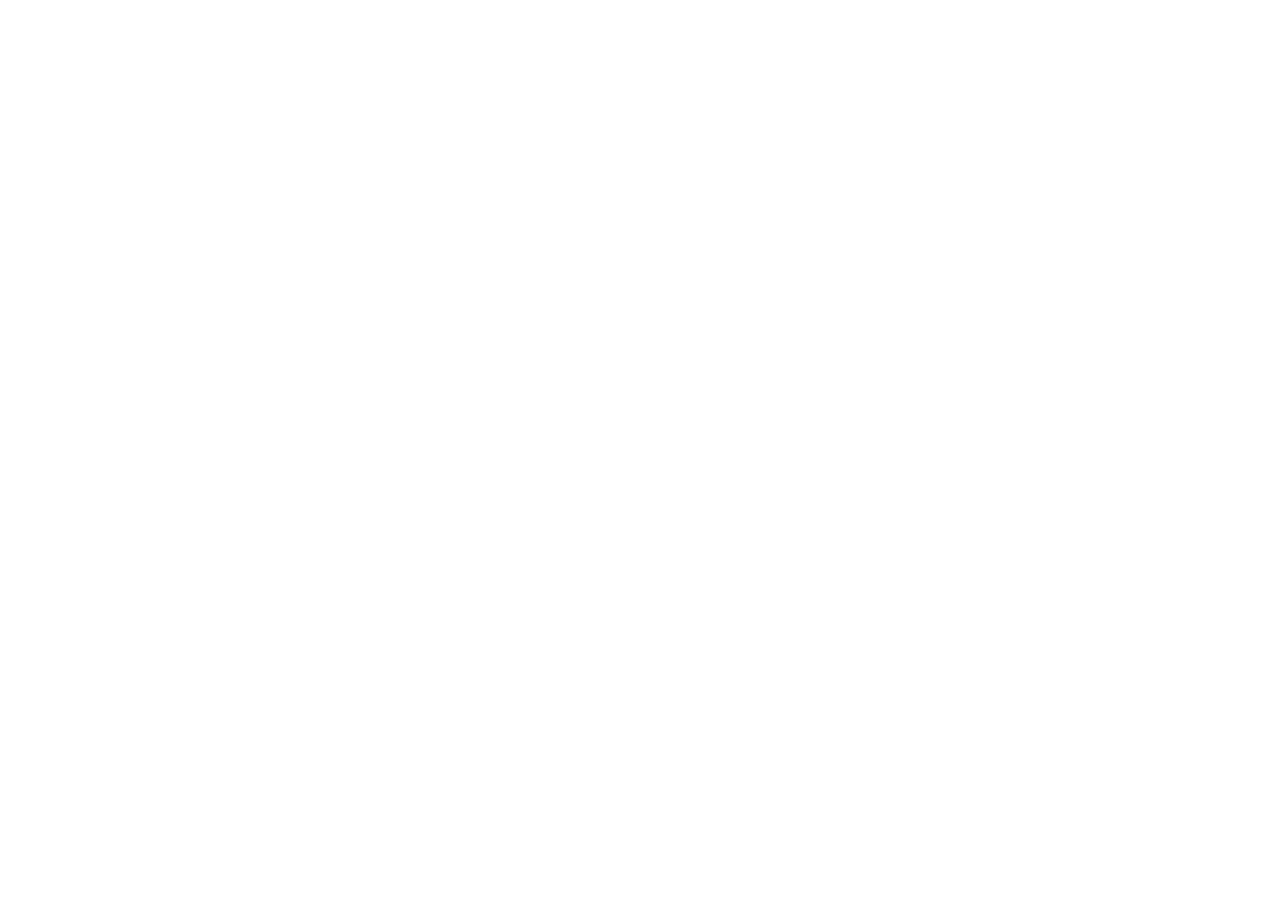
==== about.html @ 9c0ed41f "Init : création du dépôt, arborescence des fichiers et structure HTML de base" ====
<!DOCTYPE html>
<html lang="fr">
<head>
    <meta charset="UTF-8">
    <meta name="viewport" content="width=device-width, initial-scale=1.0">
    <title>AfriTalent - À propos</title>
    <link href="https://cdn.jsdelivr.net/npm/bootstrap@5.3.3/dist/css/bootstrap.min.css" rel="stylesheet">
    <link rel="stylesheet" href="css/style.css">
</head>
<body>
    
    <script src="js/main.js"></script>
</body>
</html>
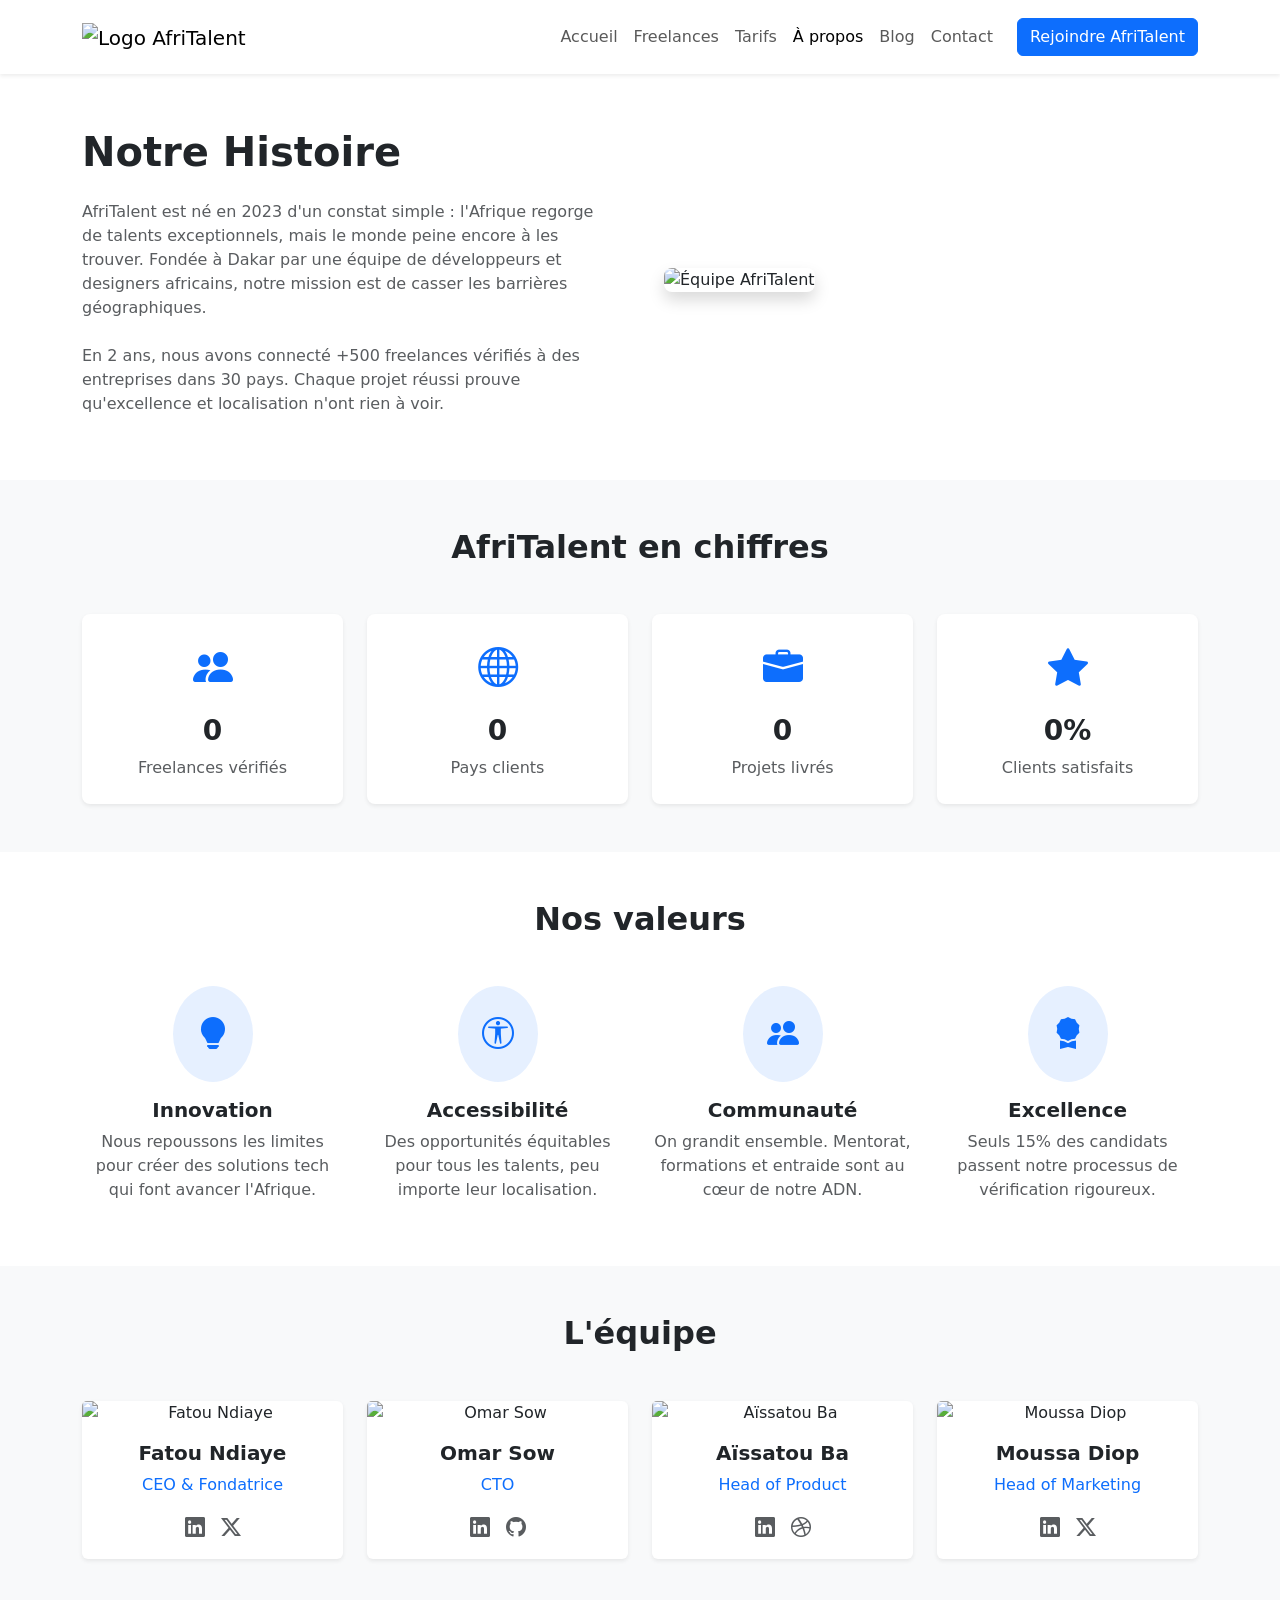
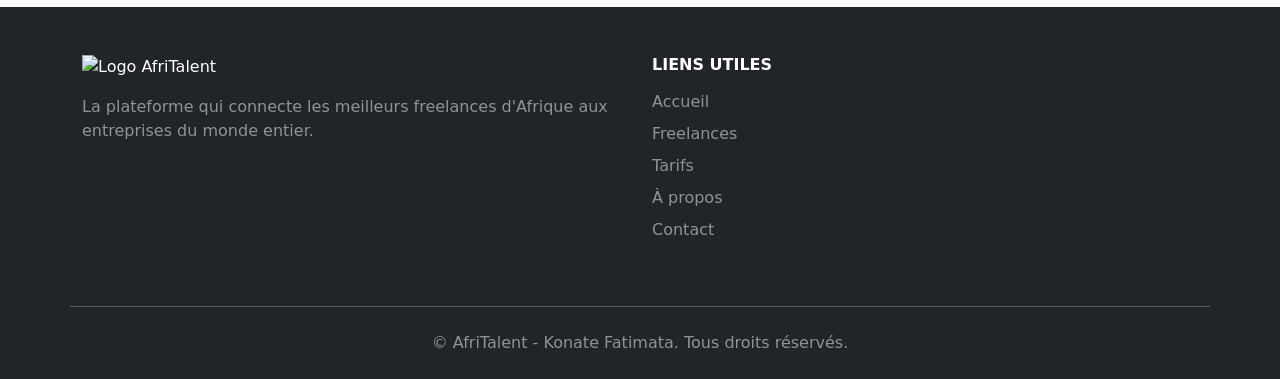
==== commit ca69531a: "feat: ajout pages about et contact avec validation JS" ====
--- a/about.html
+++ b/about.html
@@ -5,10 +5,215 @@
     <meta name="viewport" content="width=device-width, initial-scale=1.0">
     <title>AfriTalent - À propos</title>
     <link href="https://cdn.jsdelivr.net/npm/bootstrap@5.3.3/dist/css/bootstrap.min.css" rel="stylesheet">
+    <link href="https://cdn.jsdelivr.net/npm/bootstrap-icons@1.11.3/font/bootstrap-icons.css" rel="stylesheet">
+    <link href="https://fonts.googleapis.com/css2?family=Inter:wght@400;600;700;800&display=swap" rel="stylesheet">
     <link rel="stylesheet" href="css/style.css">
 </head>
 <body>
-    
+    <header>
+        <nav class="navbar navbar-expand-lg bg-white shadow-sm py-3 fixed-top">
+            <div class="container">
+                <a class="navbar-brand" href="index.html">
+                    <img src="https://via.placeholder.com/120x40?text=AfriTalent" alt="Logo AfriTalent">
+                </a>
+                <button class="navbar-toggler" type="button" data-bs-toggle="collapse" data-bs-target="#navbarNav">
+                    <span class="navbar-toggler-icon"></span>
+                </button>
+                <div class="collapse navbar-collapse" id="navbarNav">
+                    <ul class="navbar-nav ms-auto align-items-center">
+                        <li class="nav-item"><a class="nav-link" href="index.html">Accueil</a></li>
+                        <li class="nav-item"><a class="nav-link" href="freelances.html">Freelances</a></li>
+                        <li class="nav-item"><a class="nav-link" href="tarifs.html">Tarifs</a></li>
+                        <li class="nav-item"><a class="nav-link active" href="about.html">À propos</a></li>
+                        <li class="nav-item"><a class="nav-link" href="#">Blog</a></li>
+                        <li class="nav-item"><a class="nav-link" href="contact.html">Contact</a></li>
+                        <li class="nav-item ms-lg-3">
+                            <a class="btn btn-primary" href="#">Rejoindre AfriTalent</a>
+                        </li>
+                    </ul>
+                </div>
+            </div>
+        </nav>
+    </header>
+
+    <main style="margin-top: 80px;">
+        <section class="container py-5">
+            <div class="row align-items-center g-5">
+                <div class="col-lg-6">
+                    <h1 class="fw-bold mb-4">Notre Histoire</h1>
+                    <p class="text-muted mb-4">AfriTalent est né en 2023 d'un constat simple : l'Afrique regorge de talents exceptionnels, mais le monde peine encore à les trouver. Fondée à Dakar par une équipe de développeurs et designers africains, notre mission est de casser les barrières géographiques.</p>
+                    <p class="text-muted">En 2 ans, nous avons connecté +500 freelances vérifiés à des entreprises dans 30 pays. Chaque projet réussi prouve qu'excellence et localisation n'ont rien à voir.</p>
+                </div>
+                <div class="col-lg-6">
+                    <img src="https://images.unsplash.com/photo-1522071820081-009f0129c71c?w=600&h=400&fit=crop" class="img-fluid rounded-3 shadow" alt="Équipe AfriTalent">
+                </div>
+            </div>
+        </section>
+
+        <section class="bg-light py-5">
+            <div class="container">
+                <h2 class="fw-bold text-center mb-5">AfriTalent en chiffres</h2>
+                <div class="row g-4">
+                    <div class="col-md-6 col-lg-3">
+                        <div class="bg-white p-4 rounded-3 shadow-sm text-center h-100">
+                            <i class="bi bi-people-fill text-primary fs-1"></i>
+                            <h3 class="fw-bold mt-3 counter" data-target="500">0</h3>
+                            <p class="text-muted mb-0">Freelances vérifiés</p>
+                        </div>
+                    </div>
+                    <div class="col-md-6 col-lg-3">
+                        <div class="bg-white p-4 rounded-3 shadow-sm text-center h-100">
+                            <i class="bi bi-globe text-primary fs-1"></i>
+                            <h3 class="fw-bold mt-3 counter" data-target="30">0</h3>
+                            <p class="text-muted mb-0">Pays clients</p>
+                        </div>
+                    </div>
+                    <div class="col-md-6 col-lg-3">
+                        <div class="bg-white p-4 rounded-3 shadow-sm text-center h-100">
+                            <i class="bi bi-briefcase-fill text-primary fs-1"></i>
+                            <h3 class="fw-bold mt-3 counter" data-target="1200">0</h3>
+                            <p class="text-muted mb-0">Projets livrés</p>
+                        </div>
+                    </div>
+                    <div class="col-md-6 col-lg-3">
+                        <div class="bg-white p-4 rounded-3 shadow-sm text-center h-100">
+                            <i class="bi bi-star-fill text-primary fs-1"></i>
+                            <h3 class="fw-bold mt-3"><span class="counter" data-target="98">0</span>%</h3>
+                            <p class="text-muted mb-0">Clients satisfaits</p>
+                        </div>
+                    </div>
+                </div>
+            </div>
+        </section>
+
+        <section class="container py-5">
+            <h2 class="fw-bold text-center mb-5">Nos valeurs</h2>
+            <div class="row g-4">
+                <div class="col-md-6 col-lg-3">
+                    <div class="text-center">
+                        <div class="bg-primary bg-opacity-10 rounded-circle d-inline-flex p-4 mb-3">
+                            <i class="bi bi-lightbulb-fill text-primary fs-2"></i>
+                        </div>
+                        <h5 class="fw-bold">Innovation</h5>
+                        <p class="text-muted">Nous repoussons les limites pour créer des solutions tech qui font avancer l'Afrique.</p>
+                    </div>
+                </div>
+                <div class="col-md-6 col-lg-3">
+                    <div class="text-center">
+                        <div class="bg-primary bg-opacity-10 rounded-circle d-inline-flex p-4 mb-3">
+                            <i class="bi bi-universal-access-circle text-primary fs-2"></i>
+                        </div>
+                        <h5 class="fw-bold">Accessibilité</h5>
+                        <p class="text-muted">Des opportunités équitables pour tous les talents, peu importe leur localisation.</p>
+                    </div>
+                </div>
+                <div class="col-md-6 col-lg-3">
+                    <div class="text-center">
+                        <div class="bg-primary bg-opacity-10 rounded-circle d-inline-flex p-4 mb-3">
+                            <i class="bi bi-people-fill text-primary fs-2"></i>
+                        </div>
+                        <h5 class="fw-bold">Communauté</h5>
+                        <p class="text-muted">On grandit ensemble. Mentorat, formations et entraide sont au cœur de notre ADN.</p>
+                    </div>
+                </div>
+                <div class="col-md-6 col-lg-3">
+                    <div class="text-center">
+                        <div class="bg-primary bg-opacity-10 rounded-circle d-inline-flex p-4 mb-3">
+                            <i class="bi bi-award-fill text-primary fs-2"></i>
+                        </div>
+                        <h5 class="fw-bold">Excellence</h5>
+                        <p class="text-muted">Seuls 15% des candidats passent notre processus de vérification rigoureux.</p>
+                    </div>
+                </div>
+            </div>
+        </section>
+
+        <!-- SECTION L'ÉQUIPE CORRIGÉE -->
+<section class="bg-light py-5">
+    <div class="container">
+        <h2 class="fw-bold text-center mb-5">L'équipe</h2>
+        <div class="row g-4">
+            <div class="col-md-6 col-lg-3">
+                <div class="card border-0 shadow-sm text-center h-100">
+                    <img src="https://i.pravatar.cc/300?img=12" class="card-img-top" alt="Fatou Ndiaye">
+                    <div class="card-body">
+                        <h5 class="card-title fw-bold">Fatou Ndiaye</h5>
+                        <p class="text-primary">CEO & Fondatrice</p>
+                        <div class="d-flex justify-content-center gap-3 fs-5">
+                            <a href="#" class="text-muted"><i class="bi bi-linkedin"></i></a>
+                            <a href="#" class="text-muted"><i class="bi bi-twitter-x"></i></a>
+                        </div>
+                    </div>
+                </div>
+            </div>
+            <div class="col-md-6 col-lg-3">
+                <div class="card border-0 shadow-sm text-center h-100">
+                    <img src="https://i.pravatar.cc/300?img=33" class="card-img-top" alt="Omar Sow">
+                    <div class="card-body">
+                        <h5 class="card-title fw-bold">Omar Sow</h5>
+                        <p class="text-primary">CTO</p>
+                        <div class="d-flex justify-content-center gap-3 fs-5">
+                            <a href="#" class="text-muted"><i class="bi bi-linkedin"></i></a>
+                            <a href="#" class="text-muted"><i class="bi bi-github"></i></a>
+                        </div>
+                    </div>
+                </div>
+            </div>
+            <div class="col-md-6 col-lg-3">
+                <div class="card border-0 shadow-sm text-center h-100">
+                    <img src="https://i.pravatar.cc/300?img=5" class="card-img-top" alt="Aïssatou Ba">
+                    <div class="card-body">
+                        <h5 class="card-title fw-bold">Aïssatou Ba</h5>
+                        <p class="text-primary">Head of Product</p>
+                        <div class="d-flex justify-content-center gap-3 fs-5">
+                            <a href="#" class="text-muted"><i class="bi bi-linkedin"></i></a>
+                            <a href="#" class="text-muted"><i class="bi bi-dribbble"></i></a>
+                        </div>
+                    </div>
+                </div>
+            </div>
+            <div class="col-md-6 col-lg-3">
+                <div class="card border-0 shadow-sm text-center h-100">
+                    <img src="https://i.pravatar.cc/300?img=14" class="card-img-top" alt="Moussa Diop">
+                    <div class="card-body">
+                        <h5 class="card-title fw-bold">Moussa Diop</h5>
+                        <p class="text-primary">Head of Marketing</p>
+                        <div class="d-flex justify-content-center gap-3 fs-5">
+                            <a href="#" class="text-muted"><i class="bi bi-linkedin"></i></a>
+                            <a href="#" class="text-muted"><i class="bi bi-twitter-x"></i></a>
+                        </div>
+                    </div>
+                </div>
+            </div>
+        </div>
+    </div>
+</section>
+
+    <footer class="bg-dark text-white pt-5 pb-4">
+        <div class="container">
+            <div class="row">
+                <div class="col-lg-6 mb-4">
+                    <img src="https://via.placeholder.com/120x40?text=AfriTalent" alt="Logo AfriTalent" class="mb-3">
+                    <p class="text-white-50">La plateforme qui connecte les meilleurs freelances d'Afrique aux entreprises du monde entier.</p>
+                </div>
+                <div class="col-lg-6 mb-4">
+                    <h6 class="fw-bold mb-3">LIENS UTILES</h6>
+                    <ul class="list-unstyled">
+                        <li class="mb-2"><a href="index.html" class="text-white-50 text-decoration-none">Accueil</a></li>
+                        <li class="mb-2"><a href="freelances.html" class="text-white-50 text-decoration-none">Freelances</a></li>
+                        <li class="mb-2"><a href="tarifs.html" class="text-white-50 text-decoration-none">Tarifs</a></li>
+                        <li class="mb-2"><a href="about.html" class="text-white-50 text-decoration-none">À propos</a></li>
+                        <li class="mb-2"><a href="contact.html" class="text-white-50 text-decoration-none">Contact</a></li>
+                    </ul>
+                </div>
+            <hr class="my-4 bg-secondary">
+            <div class="text-center text-white-50">
+                <p class="mb-0">&copy; <span id="currentYear"></span> AfriTalent - Konate Fatimata. Tous droits réservés.</p>
+            </div>
+        </div>
+    </footer>
+
+    <script src="https://cdn.jsdelivr.net/npm/bootstrap@5.3.3/dist/js/bootstrap.bundle.min.js"></script>
     <script src="js/main.js"></script>
 </body>
 </html>
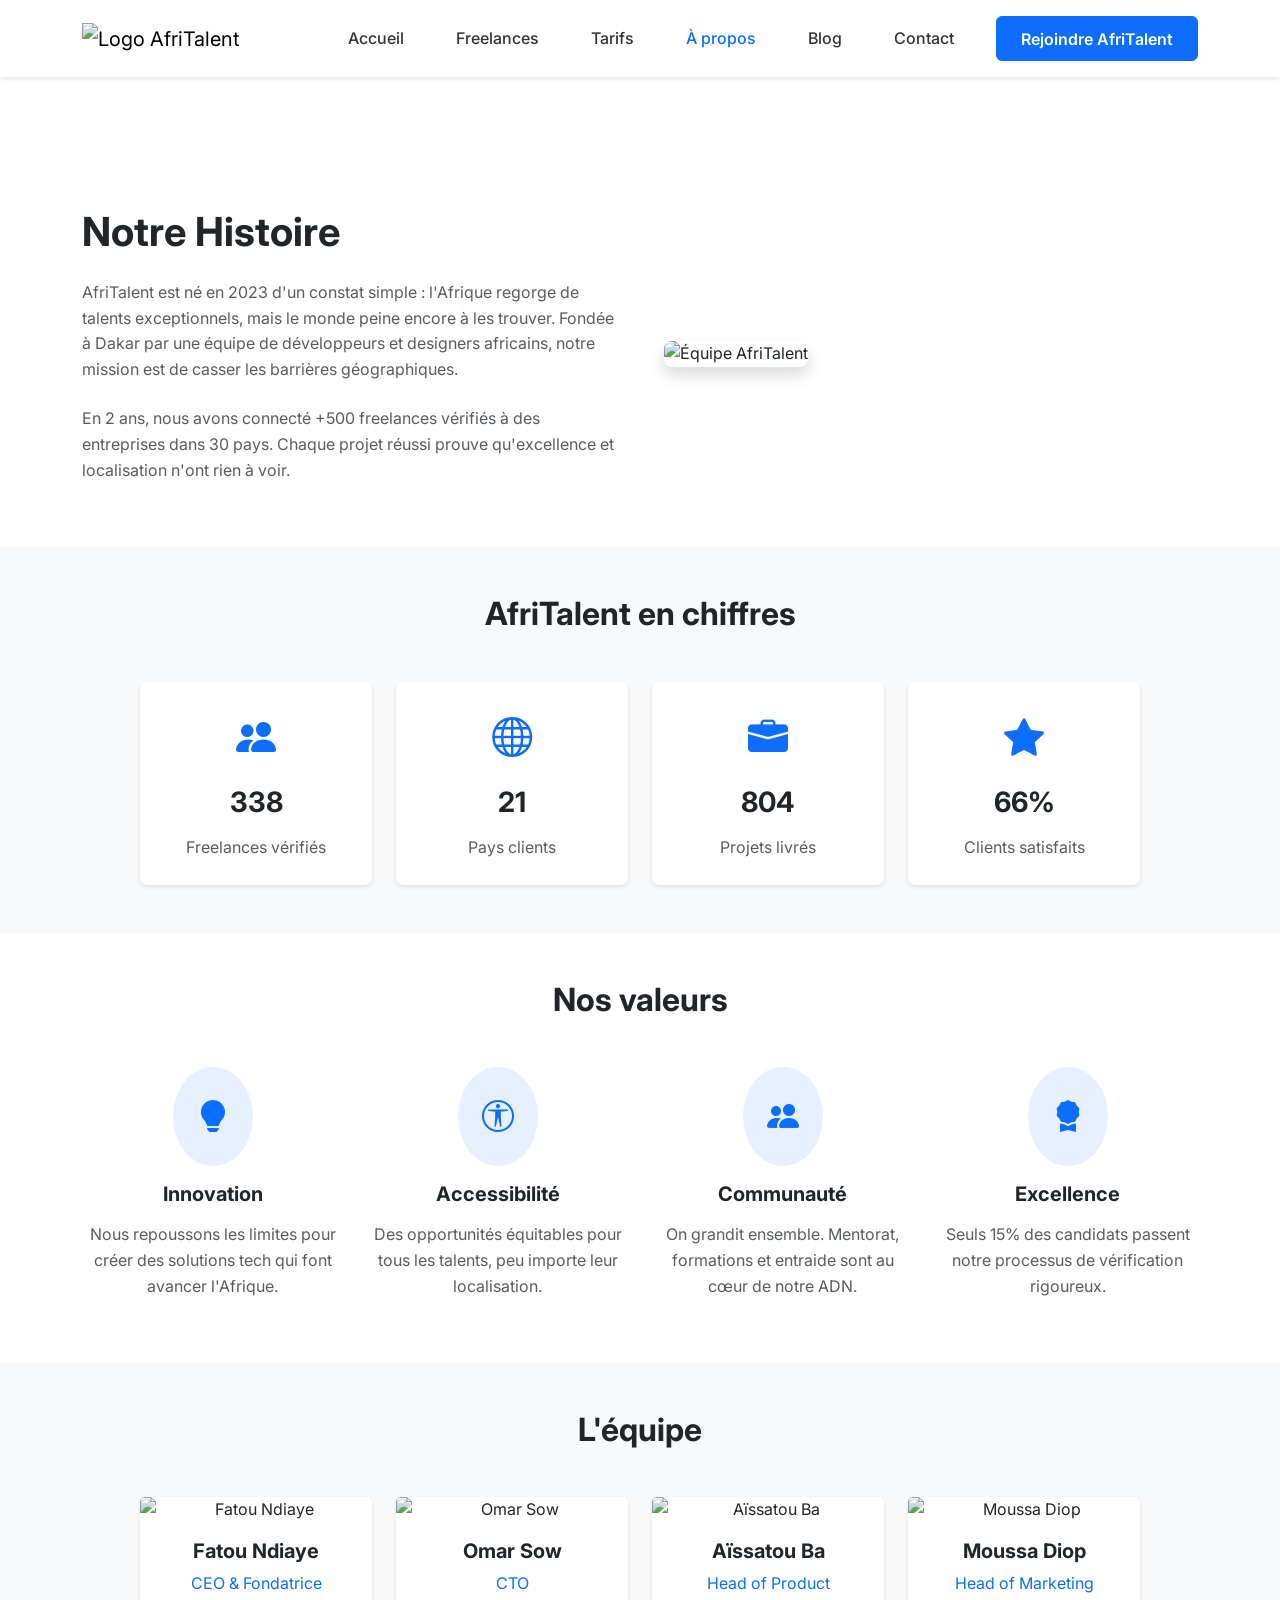
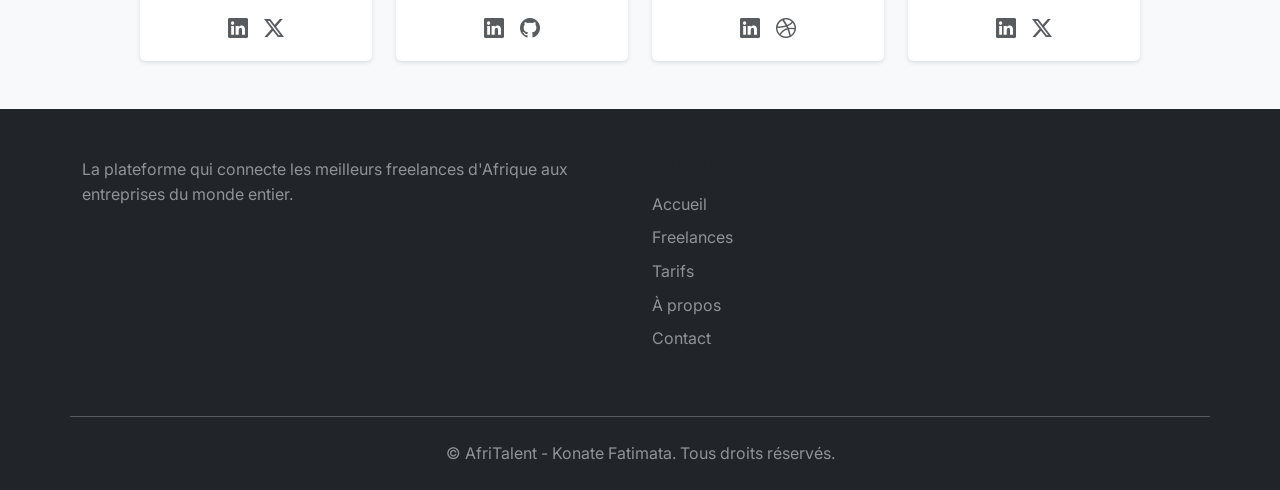
==== commit e749a90e: "Déploiement : GitHub Pages activé, README finalisé et présentation PowerPoint ajoutée" ====
--- a/about.html
+++ b/about.html
@@ -14,7 +14,7 @@
         <nav class="navbar navbar-expand-lg bg-white shadow-sm py-3 fixed-top">
             <div class="container">
                 <a class="navbar-brand" href="index.html">
-                    <img src="https://via.placeholder.com/120x40?text=AfriTalent" alt="Logo AfriTalent">
+                    <img src="c:\Users\admin\Downloads\WhatsApp Image 2026-06-13 at 20.34.57.jpeg" alt="Logo AfriTalent">
                 </a>
                 <button class="navbar-toggler" type="button" data-bs-toggle="collapse" data-bs-target="#navbarNav">
                     <span class="navbar-toggler-icon"></span>
@@ -36,7 +36,7 @@
         </nav>
     </header>
 
-    <main style="margin-top: 80px;">
+    <main>
         <section class="container py-5">
             <div class="row align-items-center g-5">
                 <div class="col-lg-6">
@@ -45,7 +45,7 @@
                     <p class="text-muted">En 2 ans, nous avons connecté +500 freelances vérifiés à des entreprises dans 30 pays. Chaque projet réussi prouve qu'excellence et localisation n'ont rien à voir.</p>
                 </div>
                 <div class="col-lg-6">
-                    <img src="https://images.unsplash.com/photo-1522071820081-009f0129c71c?w=600&h=400&fit=crop" class="img-fluid rounded-3 shadow" alt="Équipe AfriTalent">
+                    <img src="c:\Users\admin\Downloads\WhatsApp Image 2026-06-13 at 20.34.57.jpeg" class="img-fluid rounded-3 shadow" alt="Équipe AfriTalent">
                 </div>
             </div>
         </section>
@@ -193,7 +193,6 @@
         <div class="container">
             <div class="row">
                 <div class="col-lg-6 mb-4">
-                    <img src="https://via.placeholder.com/120x40?text=AfriTalent" alt="Logo AfriTalent" class="mb-3">
                     <p class="text-white-50">La plateforme qui connecte les meilleurs freelances d'Afrique aux entreprises du monde entier.</p>
                 </div>
                 <div class="col-lg-6 mb-4">
--- a/css/style.css
+++ b/css/style.css
@@ -0,0 +1,526 @@
+/* ======================================== */
+/*           VARIABLES CSS :ROOT            */
+/* ======================================== */
+:root {
+    /* Palette 5 couleurs max */
+    --couleur-primaire: #0d6efd;      /* Bleu Bootstrap */
+    --couleur-secondaire: #6c757d;    /* Gris */
+    --couleur-sombre: #212529;        /* Noir/texte */
+    --couleur-claire: #f8f9fa;        /* Fond gris clair */
+    --couleur-accent: #0dcaf0;        /* Cyan accent */
+    
+    /* Typographie */
+    --font-titre: 'Inter', sans-serif;
+    --font-corps: 'Inter', sans-serif;
+    
+    /* Espacements */
+    --espacement-sm: 1rem;
+    --espacement-md: 2rem;
+    --espacement-lg: 4rem;
+    
+    /* Ombres */
+    --ombre-sm: 0 2px 4px rgba(0,0,0,0.1);
+    --ombre-md: 0 4px 8px rgba(0,0,0,0.1);
+}
+
+/* ======================================== */
+/*              RESET CSS                   */
+/* ======================================== */
+* {
+    margin: 0;
+    padding: 0;
+    box-sizing: border-box;
+}
+
+/* ======================================== */
+/*           STYLES DE BASE                 */
+/* ======================================== */
+html {
+    scroll-behavior: smooth;
+}
+
+body {
+    font-family: var(--font-corps);
+    color: var(--couleur-sombre);
+    background-color: #ffffff;
+    line-height: 1.6;
+}
+
+h1, h2, h3, h4, h5, h6 {
+    font-family: var(--font-titre);
+    font-weight: 700;
+    color: var(--couleur-sombre);
+    margin-bottom: var(--espacement-sm);
+}
+
+p {
+    margin-bottom: var(--espacement-sm);
+}
+
+a {
+    color: var(--couleur-primaire);
+    text-decoration: none;
+    transition: all 0.3s ease;
+}
+
+a:hover {
+    color: var(--couleur-accent);
+}
+
+/* ======================================== */
+/*           LAYOUT GÉNÉRAL                 */
+/* ======================================== */
+/* Remplace le style="margin-top: 80px;" interdit */
+main {
+    margin-top: 80px; 
+}
+
+section {
+    padding: var(--espacement-lg) 0;
+}
+
+/* ======================================== */
+/*           NAVBAR STYLISÉE                */
+/* ======================================== */
+.navbar-brand img {
+    height: 40px;
+    width: auto;
+}
+
+.nav-link {
+    font-weight: 600;
+    color: var(--couleur-sombre) !important;
+    padding: 0.5rem 1rem !important;
+}
+
+.nav-link:hover, .nav-link.active {
+    color: var(--couleur-primaire) !important;
+}
+
+.btn-primary {
+    background-color: var(--couleur-primaire);
+    border-color: var(--couleur-primaire);
+    font-weight: 600;
+    padding: 0.6rem 1.5rem;
+}
+
+.btn-primary:hover {
+    background-color: var(--couleur-accent);
+    border-color: var(--couleur-accent);
+}
+
+/* ======================================== */
+/*           CLASSES UTILITAIRES            */
+/* ======================================== */
+.bg-light {
+    background-color: var(--couleur-claire) !important;
+}
+
+.text-primary {
+    color: var(--couleur-primaire) !important;
+}
+
+.shadow-sm {
+    box-shadow: var(--ombre-sm) !important;
+} 
+
+body {
+  font-family: 'Inter', sans-serif;
+  margin: 0;
+  padding: 0;
+}
+
+section {
+  padding: 60px 10%;
+}
+
+h2 {
+  text-align: center;
+  margin-bottom: 40px;
+  font-weight: 700;
+}
+
+/* 1. HERO ASYMÉTRIQUE */
+.hero-section {
+  display: grid;
+  grid-template-columns: 1.5fr 1fr;
+  gap: 40px;
+  align-items: center;
+  background: #f8f9fa;
+}
+
+.hero-section h1 {
+  font-size: 3rem;
+  font-weight: 800;
+}
+
+.hero-section h1 span {
+  color: #0d6efd;
+}
+
+.hero-section img {
+  width: 100%;
+  border-radius: 20px;
+}
+
+/* 2. BENTO GRID */
+.bento-grid {
+  display: grid;
+  grid-template-columns: 2fr 1fr 1fr;
+  grid-template-areas: 
+    "big small1 small2"
+    "big wide";
+  gap: 20px;
+}
+
+.bento-item {
+  background: #e9ecef;
+  padding: 30px;
+  border-radius: 16px;
+  font-weight: 600;
+}
+
+.bento-item.big { grid-area: big; }
+.bento-item.wide { grid-area: wide; }
+
+/* 3. SERVICES HOVER */
+.services-grid {
+  display: grid;
+  grid-template-columns: repeat(4, 1fr);
+  gap: 20px;
+}
+
+.service-card {
+  background: white;
+  padding: 30px;
+  text-align: center;
+  border-radius: 16px;
+  box-shadow: 0 4px 10px rgba(0,0,0,0.05);
+  transition: 0.3s ease;
+}
+
+.service-card:hover {
+  transform: translateY(-8px);
+  box-shadow: 0 12px 24px rgba(0,0,0,0.15);
+}
+
+.service-card i {
+  font-size: 2.5rem;
+  color: #0d6efd;
+}
+
+/* 4. CAROUSEL */
+.testimonial-section {
+  text-align: center;
+  background: #f8f9fa;
+}
+
+.carousel-item {
+  padding: 40px;
+}
+
+.carousel-item p {
+  font-size: 1.2rem;
+  font-style: italic;
+}
+
+/* RESPONSIVE */
+@media (max-width: 768px) {
+  .hero-section,
+  .bento-grid,
+  .services-grid {
+    grid-template-columns: 1fr;
+    grid-template-areas: none;
+  }
+}
+
+body {
+  font-family: 'Inter', sans-serif;
+  margin: 0;
+  padding: 0;
+}
+
+section {
+  padding: 60px 10%;
+}
+
+h2 {
+  text-align: center;
+  margin-bottom: 40px;
+  font-weight: 700;
+}
+
+/* 1. HERO ASYMÉTRIQUE */
+.hero-section {
+  display: grid;
+  grid-template-columns: 1.5fr 1fr;
+  gap: 40px;
+  align-items: center;
+  background: #f8f9fa;
+}
+
+.hero-section h1 {
+  font-size: 3rem;
+  font-weight: 800;
+}
+
+.hero-section h1 span {
+  color: #0d6efd;
+}
+
+.hero-section img {
+  width: 100%;
+  border-radius: 20px;
+}
+
+/* 2. BENTO GRID */
+.bento-grid {
+  display: grid;
+  grid-template-columns: 2fr 1fr 1fr;
+  grid-template-areas: 
+    "big small1 small2"
+    "big wide";
+  gap: 20px;
+}
+
+.bento-item {
+  background: #e9ecef;
+  padding: 30px;
+  border-radius: 16px;
+  font-weight: 600;
+}
+
+.bento-item.big { grid-area: big; }
+.bento-item.wide { grid-area: wide; }
+
+/* 3. SERVICES HOVER */
+.services-grid {
+  display: grid;
+  grid-template-columns: repeat(4, 1fr);
+  gap: 20px;
+}
+
+.service-card {
+  background: white;
+  padding: 30px;
+  text-align: center;
+  border-radius: 16px;
+  box-shadow: 0 4px 10px rgba(0,0,0,0.05);
+  transition: 0.3s ease;
+}
+
+.service-card:hover {
+  transform: translateY(-8px);
+  box-shadow: 0 12px 24px rgba(0,0,0,0.15);
+}
+
+body {
+  font-family: 'Inter', sans-serif;
+  padding-top: 80px;
+}
+
+/* NAVBAR */
+.navbar {
+  box-shadow: 0 2px 10px rgba(0,0,0,0.05);
+}
+.nav-link {
+  font-weight: 500;
+  margin: 0 10px;
+  color: #333 !important;
+}
+.nav-link:hover {
+  color: #0d6efd !important;
+}
+
+/* HERO */
+.hero-section {
+  padding: 100px 0;
+  background: linear-gradient(135deg, #f8f9fa 0%, #ffffff 100%);
+}
+.hero-section h1 {
+  font-size: 3rem;
+  font-weight: 800;
+  line-height: 1.2;
+}
+.hero-section h2 {
+  font-size: 1.2rem;
+  font-weight: 400;
+  color: #6c757d;
+}
+.hero-cta {
+  display: flex;
+  gap: 15px;
+  flex-wrap: wrap;
+}
+.stats-row {
+  display: flex;
+  gap: 40px;
+}
+.stat-item h3 {
+  font-size: 2.5rem;
+  font-weight: 800;
+  color: #0d6efd;
+}
+
+.hero div:last-child {
+  display: flex;
+  justify-content: center;
+  align-items: center;
+}
+
+/* BENTO GRID */
+.bento-section {
+  padding: 80px 0;
+}
+.bento-grid {
+  display: grid;
+  grid-template-columns: 2fr 1fr 1fr;
+  grid-template-areas: 
+    "big small1 small2"
+    "big wide";
+  gap: 20px;
+}
+.bento-item {
+  background: #f8f9fa;
+  padding: 30px;
+  border-radius: 20px;
+  transition: 0.3s;
+}
+.bento-item:hover {
+  transform: translateY(-5px);
+  box-shadow: 0 10px 30px rgba(0,0,0,0.1);
+}
+.bento-item.big { grid-area: big; }
+.bento-item.wide { grid-area: wide; }
+
+/* SERVICES */
+.services-section {
+  padding: 80px 0;
+  background: #f8f9fa;
+}
+.services-grid {
+  display: grid;
+  grid-template-columns: repeat(auto-fit, minmax(180px, 1fr));
+  gap: 20px;
+}
+.service-card {
+  background: white;
+  padding: 30px 20px;
+  text-align: center;
+  border-radius: 16px;
+  transition: 0.3s;
+}
+.service-card:hover {
+  transform: translateY(-8px);
+  box-shadow: 0 12px 24px rgba(0,0,0,0.15);
+}
+.service-card i {
+  font-size: 2.5rem;
+  color: #0d6efd;
+}
+
+/* TEMOIGNAGES */
+.testimonial-section {
+  text-align: center;
+  padding: 80px 0;
+}
+.carousel-item img {
+  width: 80px;
+  height: 80px;
+  object-fit: cover;
+}
+.carousel-control-prev-icon,
+.carousel-control-next-icon {
+  background-color: #0d6efd;
+  border-radius: 50%;
+}
+
+/* CTA */
+.cta-section {
+  background: linear-gradient(135deg, #0d6efd, #6610f2);
+  color: white;
+  text-align: center;
+  padding: 80px 0;
+}
+
+/* FOOTER */
+.footer-section {
+  background: #212529;
+  color: #adb5bd;
+  padding: 50px 0 20px;
+}
+.footer-section a {
+  color: #adb5bd;
+  text-decoration: none;
+}
+.footer-section a:hover {
+  color: #0d6efd;
+}
+.social-icons a {
+  font-size: 1.5rem;
+  margin-right: 15px;
+}
+
+/* RESPONSIVE */
+@media (max-width: 992px) {
+  .hero-section, .testimonial-section { text-align: center; }
+  .hero-cta, .stats-row { justify-content: center; }
+  .bento-grid {
+    grid-template-columns: 1fr;
+    grid-template-areas: none;
+  }
+}
+
+
+
+
+
+
+/* Mobile : max 768px */
+@media (max-width: 768px) {
+  .hero-section { text-align: center; padding: 60px 0; }
+  .hero-section h1 { font-size: 2rem; }
+  .bento-grid { grid-template-columns: 1fr; }
+  .stats-row { flex-direction: column; gap: 20px; text-align: center; }
+  .services-grid { grid-template-columns: 1fr; }
+}
+
+/* Très petit mobile : max 375px */
+@media (max-width: 375px) {
+  .hero-section h1 { font-size: 1.8rem; }
+  .btn-lg { width: 100%; }
+  .hero-cta { flex-direction: column; }
+}
+
+
+
+
+
+html[data-theme="dark"] body,
+html[data-theme="dark"] * {
+  background: #000 !important;
+  color: #e0e0e0 !important;
+}
+
+html[data-theme="dark"] .card,
+html[data-theme="dark"] [class*="bg-"] {
+  background: #121212 !important;
+}
+
+
+.section {
+  opacity: 0;
+  transform: translateY(30px);
+  transition: opacity 0.6s ease-out, transform 0.6s ease-out;
+}
+
+.section.visible {
+  opacity: 1;
+  transform: translateY(0);
+}
+
+
+img[src*="AfriTalent"] {
+  display: block !important;
+  margin: 0 auto !important;
+}
